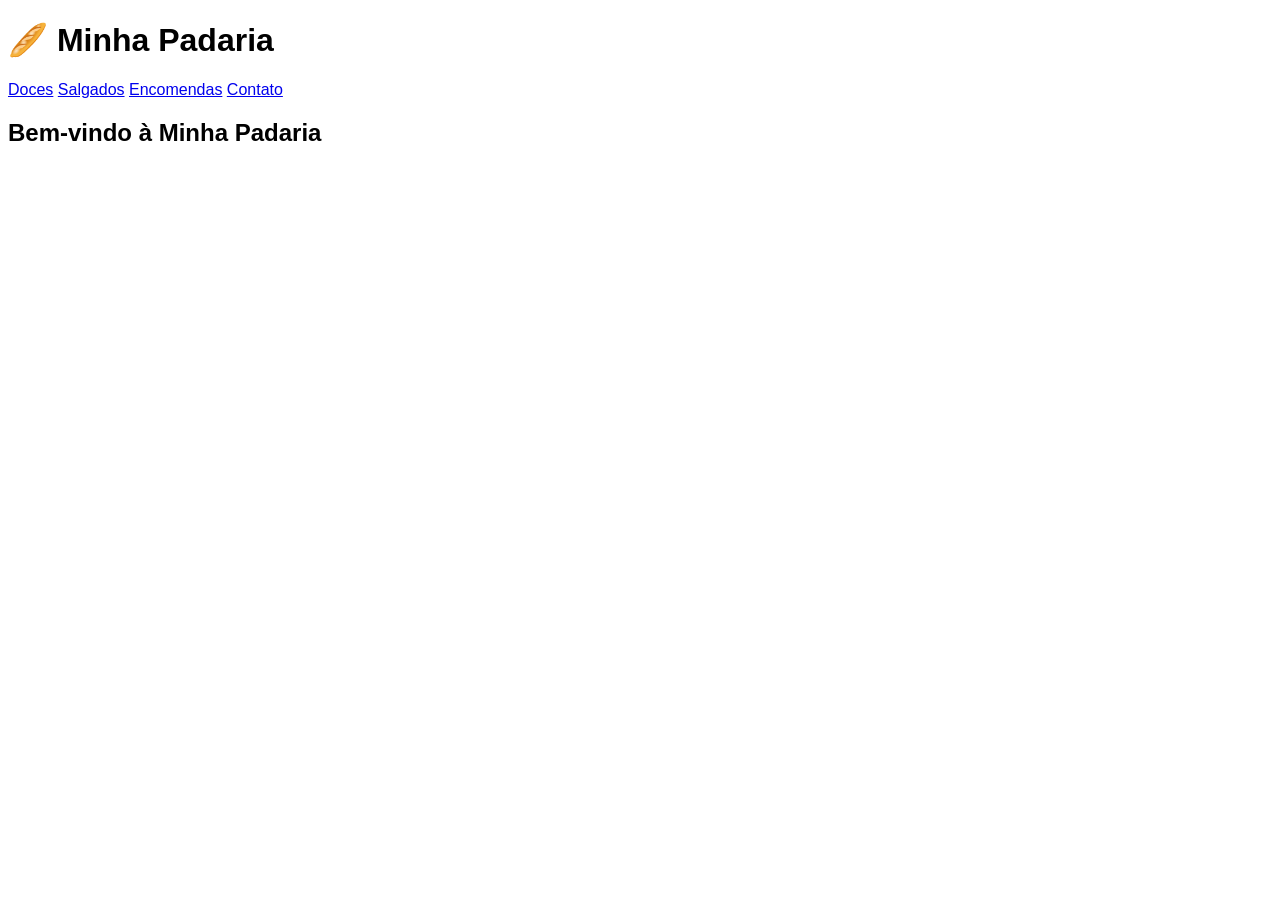
==== index.html @ 4ad87122 "Rename Minha Padaria.html to index.html" ====
<!DOCTYPE html>
<html lang="pt-br">
<head>
<meta charset="UTF-8">
<meta name="viewport" content="width=device-width, initial-scale=1.0">
<title>Minha Padaria</title>
<link rel="stylesheet" href="styles.css">
</head>
<body>
<header><h1>🥖 Minha Padaria</h1></header>
<nav>
<a href="#doces">Doces</a>
<a href="#salgados">Salgados</a>
<a href="#encomendas">Encomendas</a>
<a href="#contato">Contato</a>
</nav>
<section><h2>Bem-vindo à Minha Padaria</h2></section>
</body>
</html>
---- styles.css ----
body{font-family:Arial,sans-serif}
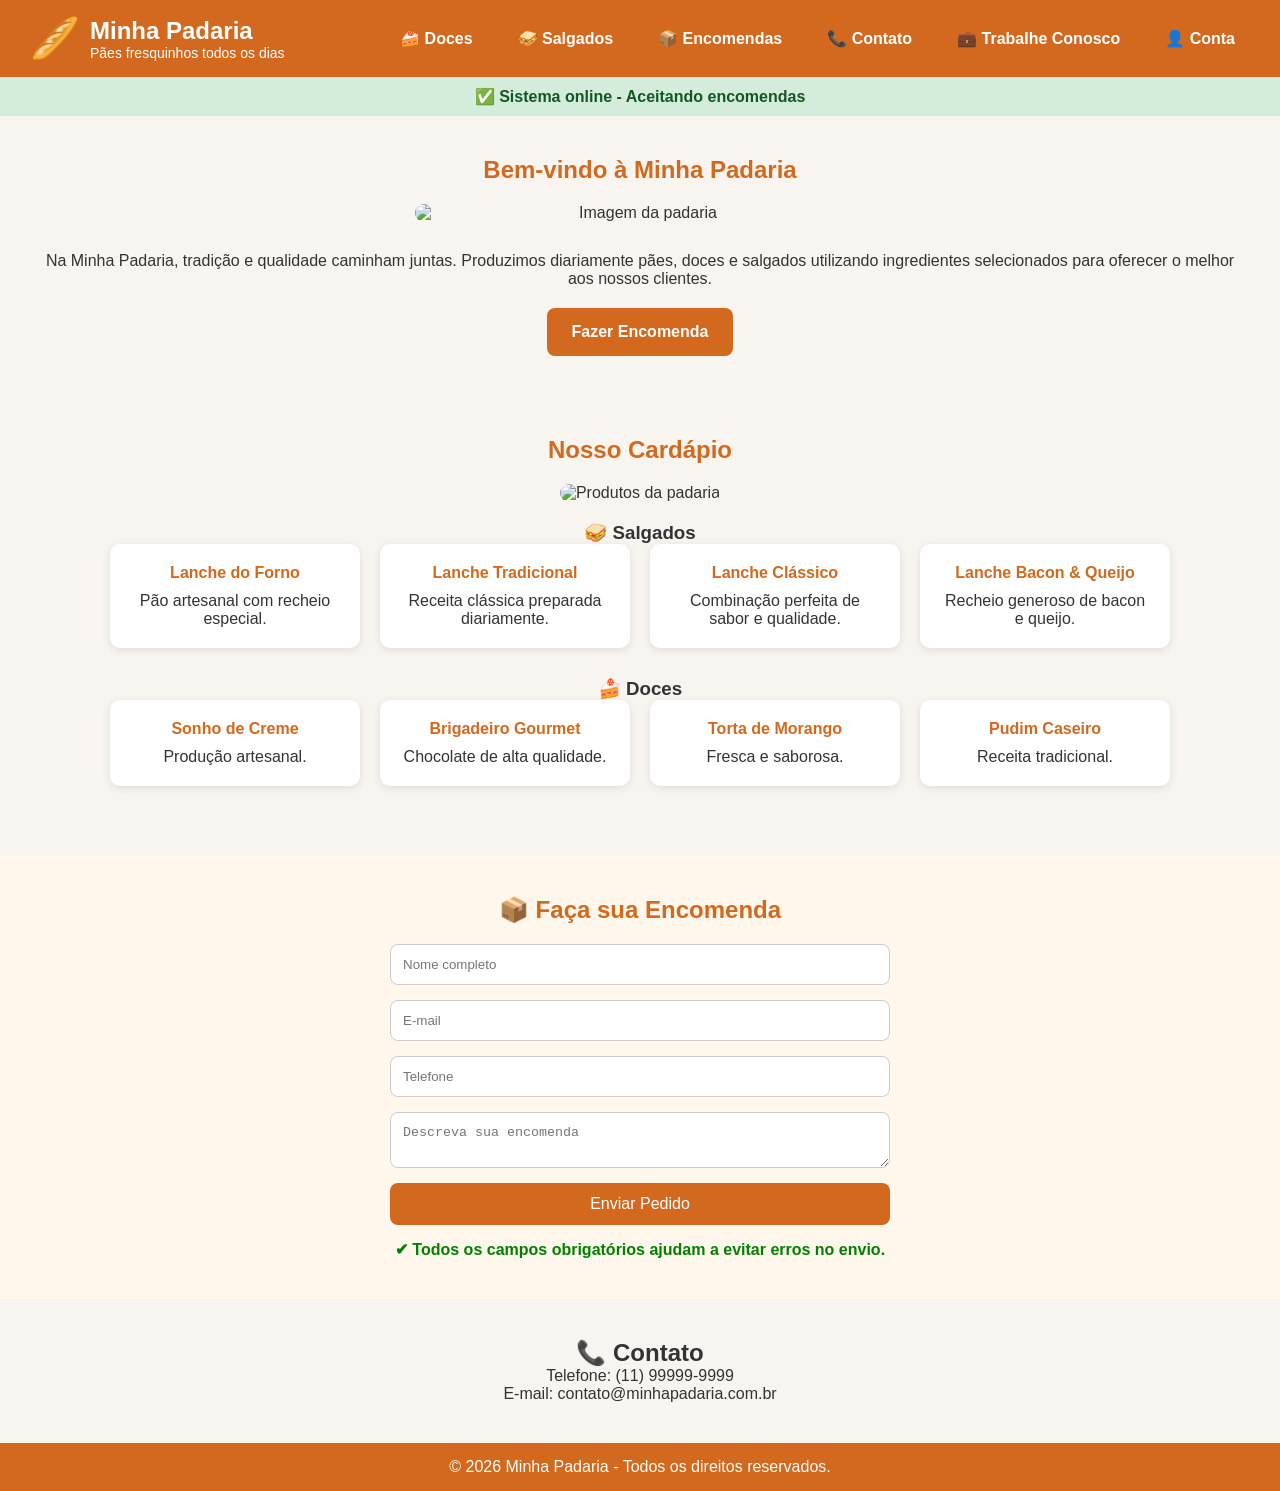
==== commit cb643ca9: "Update index.html" ====
--- a/index.html
+++ b/index.html
@@ -1,19 +1,155 @@
 <!DOCTYPE html>
 <html lang="pt-br">
+
 <head>
-<meta charset="UTF-8">
-<meta name="viewport" content="width=device-width, initial-scale=1.0">
-<title>Minha Padaria</title>
-<link rel="stylesheet" href="styles.css">
+    <meta charset="UTF-8">
+    <meta name="viewport" content="width=device-width, initial-scale=1.0">
+    <title>Minha Padaria</title>
+    <link rel="stylesheet" href="styles.css">
 </head>
+
 <body>
-<header><h1>🥖 Minha Padaria</h1></header>
-<nav>
-<a href="#doces">Doces</a>
-<a href="#salgados">Salgados</a>
-<a href="#encomendas">Encomendas</a>
-<a href="#contato">Contato</a>
-</nav>
-<section><h2>Bem-vindo à Minha Padaria</h2></section>
+
+    <header>
+        <div class="logo">
+            <span class="logo-icon">🥖</span>
+            <div>
+                <h2>Minha Padaria</h2>
+                <p>Pães fresquinhos todos os dias</p>
+            </div>
+        </div>
+
+        <nav>
+            <ul class="menu">
+                <li><a href="#doces">🍰 Doces</a></li>
+                <li><a href="#salgados">🥪 Salgados</a></li>
+                <li><a href="#encomendas">📦 Encomendas</a></li>
+                <li><a href="#contato">📞 Contato</a></li>
+                <li><a href="#trabalhe">💼 Trabalhe Conosco</a></li>
+                <li><a href="#conta">👤 Conta</a></li>
+            </ul>
+        </nav>
+    </header>
+
+    <div class="status">
+        ✅ Sistema online - Aceitando encomendas
+    </div>
+
+    <section class="destaque">
+        <h1>Bem-vindo à Minha Padaria</h1>
+
+        <div class="destaque-resumo">
+            <img src="img1.jpg" alt="Imagem da padaria">
+
+            <div>
+                <p>
+                    Na Minha Padaria, tradição e qualidade caminham juntas.
+                    Produzimos diariamente pães, doces e salgados utilizando
+                    ingredientes selecionados para oferecer o melhor aos nossos clientes.
+                </p>
+
+                <a href="#encomendas" class="btn-destaque">
+                    Fazer Encomenda
+                </a>
+            </div>
+        </div>
+    </section>
+
+    <section class="cardapio">
+
+        <h2>Nosso Cardápio</h2>
+
+        <img src="padaria02.png" alt="Produtos da padaria">
+
+        <h3 id="salgados">🥪 Salgados</h3>
+
+        <div class="card">
+
+            <div class="card-food">
+                <h4>Lanche do Forno</h4>
+                <p>Pão artesanal com recheio especial.</p>
+            </div>
+
+            <div class="card-food">
+                <h4>Lanche Tradicional</h4>
+                <p>Receita clássica preparada diariamente.</p>
+            </div>
+
+            <div class="card-food">
+                <h4>Lanche Clássico</h4>
+                <p>Combinação perfeita de sabor e qualidade.</p>
+            </div>
+
+            <div class="card-food">
+                <h4>Lanche Bacon & Queijo</h4>
+                <p>Recheio generoso de bacon e queijo.</p>
+            </div>
+
+        </div>
+
+        <h3 id="doces">🍰 Doces</h3>
+
+        <div class="card">
+
+            <div class="card-food">
+                <h4>Sonho de Creme</h4>
+                <p>Produção artesanal.</p>
+            </div>
+
+            <div class="card-food">
+                <h4>Brigadeiro Gourmet</h4>
+                <p>Chocolate de alta qualidade.</p>
+            </div>
+
+            <div class="card-food">
+                <h4>Torta de Morango</h4>
+                <p>Fresca e saborosa.</p>
+            </div>
+
+            <div class="card-food">
+                <h4>Pudim Caseiro</h4>
+                <p>Receita tradicional.</p>
+            </div>
+
+        </div>
+
+    </section>
+
+    <section id="encomendas" class="formulario">
+        <h2>📦 Faça sua Encomenda</h2>
+
+        <form>
+
+            <input type="text" placeholder="Nome completo" required>
+
+            <input type="email" placeholder="E-mail" required>
+
+            <input type="tel" placeholder="Telefone" required>
+
+            <textarea placeholder="Descreva sua encomenda"></textarea>
+
+            <button type="submit">
+                Enviar Pedido
+            </button>
+
+        </form>
+
+        <p class="feedback">
+            ✔ Todos os campos obrigatórios ajudam a evitar erros no envio.
+        </p>
+
+    </section>
+
+    <section id="contato" class="contato">
+        <h2>📞 Contato</h2>
+        <p>Telefone: (11) 99999-9999</p>
+        <p>E-mail: contato@minhapadaria.com.br</p>
+    </section>
+
+    <footer>
+        <p>&copy; 2026 Minha Padaria - Todos os direitos reservados.</p>
+    </footer>
+
 </body>
+
 </html>
--- a/styles.css
+++ b/styles.css
@@ -1 +1,215 @@
-body{font-family:Arial,sans-serif}+*{
+    margin:0;
+    padding:0;
+    box-sizing:border-box;
+}
+
+body{
+    font-family:Arial, sans-serif;
+    background:#f8f5f0;
+    color:#333;
+}
+
+header{
+    background:#d2691e;
+    color:white;
+    padding:15px 30px;
+    display:flex;
+    justify-content:space-between;
+    align-items:center;
+    flex-wrap:wrap;
+}
+
+.logo{
+    display:flex;
+    align-items:center;
+    gap:10px;
+}
+
+.logo-icon{
+    font-size:40px;
+}
+
+.logo p{
+    font-size:14px;
+}
+
+.menu{
+    display:flex;
+    list-style:none;
+    gap:15px;
+}
+
+.menu a{
+    text-decoration:none;
+    color:white;
+    padding:10px 15px;
+    border-radius:8px;
+    transition:0.3s;
+    font-weight:bold;
+}
+
+.menu a:hover{
+    background:white;
+    color:#d2691e;
+}
+
+.status{
+    background:#d4edda;
+    color:#155724;
+    text-align:center;
+    padding:10px;
+    font-weight:bold;
+}
+
+.destaque{
+    padding:40px;
+    text-align:center;
+}
+
+.destaque h1{
+    color:#d2691e;
+    margin-bottom:20px;
+}
+
+.destaque-resumo{
+    display:flex;
+    gap:30px;
+    align-items:center;
+    justify-content:center;
+    flex-wrap:wrap;
+}
+
+.destaque img{
+    width:450px;
+    max-width:100%;
+    border-radius:10px;
+}
+
+.btn-destaque{
+    display:inline-block;
+    margin-top:20px;
+    background:#d2691e;
+    color:white;
+    text-decoration:none;
+    padding:15px 25px;
+    border-radius:8px;
+    font-weight:bold;
+}
+
+.btn-destaque:hover{
+    background:#a64f14;
+}
+
+.cardapio{
+    padding:40px;
+    text-align:center;
+}
+
+.cardapio h2{
+    color:#d2691e;
+    margin-bottom:20px;
+}
+
+.cardapio img{
+    width:80%;
+    max-width:800px;
+    border-radius:10px;
+    margin-bottom:20px;
+}
+
+.card{
+    display:flex;
+    flex-wrap:wrap;
+    justify-content:center;
+    gap:20px;
+    margin-bottom:30px;
+}
+
+.card-food{
+    width:250px;
+    background:white;
+    padding:20px;
+    border-radius:10px;
+    box-shadow:0 2px 8px rgba(0,0,0,0.1);
+}
+
+.card-food h4{
+    color:#d2691e;
+    margin-bottom:10px;
+}
+
+.formulario{
+    padding:40px;
+    text-align:center;
+    background:#fff7eb;
+}
+
+.formulario h2{
+    color:#d2691e;
+    margin-bottom:20px;
+}
+
+form{
+    max-width:500px;
+    margin:auto;
+    display:flex;
+    flex-direction:column;
+    gap:15px;
+}
+
+input,
+textarea{
+    padding:12px;
+    border:1px solid #ccc;
+    border-radius:8px;
+}
+
+button{
+    background:#d2691e;
+    color:white;
+    border:none;
+    padding:12px;
+    border-radius:8px;
+    cursor:pointer;
+    font-size:16px;
+}
+
+button:hover{
+    background:#a64f14;
+}
+
+.feedback{
+    margin-top:15px;
+    color:green;
+    font-weight:bold;
+}
+
+.contato{
+    text-align:center;
+    padding:40px;
+}
+
+footer{
+    background:#d2691e;
+    color:white;
+    text-align:center;
+    padding:15px;
+}
+
+@media(max-width:768px){
+
+    header{
+        flex-direction:column;
+    }
+
+    .menu{
+        flex-wrap:wrap;
+        justify-content:center;
+        margin-top:10px;
+    }
+
+    .destaque-resumo{
+        flex-direction:column;
+    }
+}
